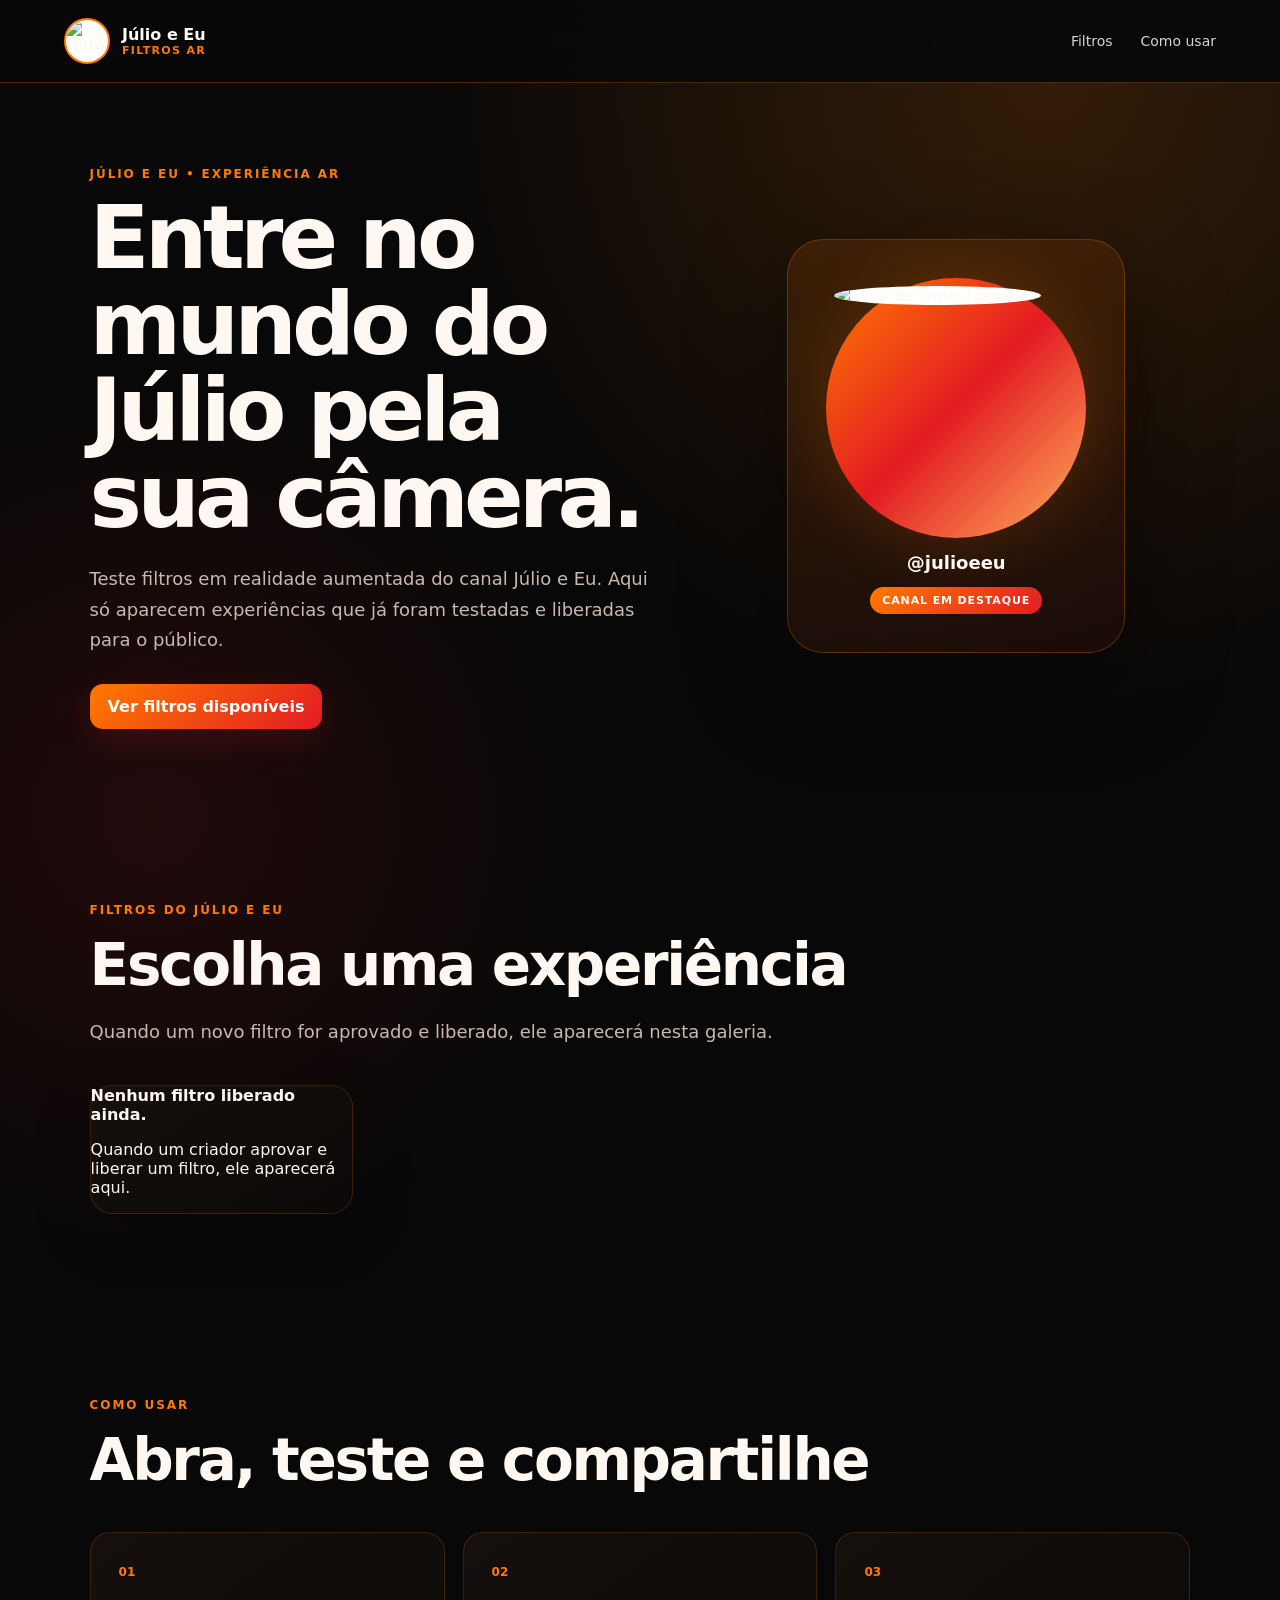
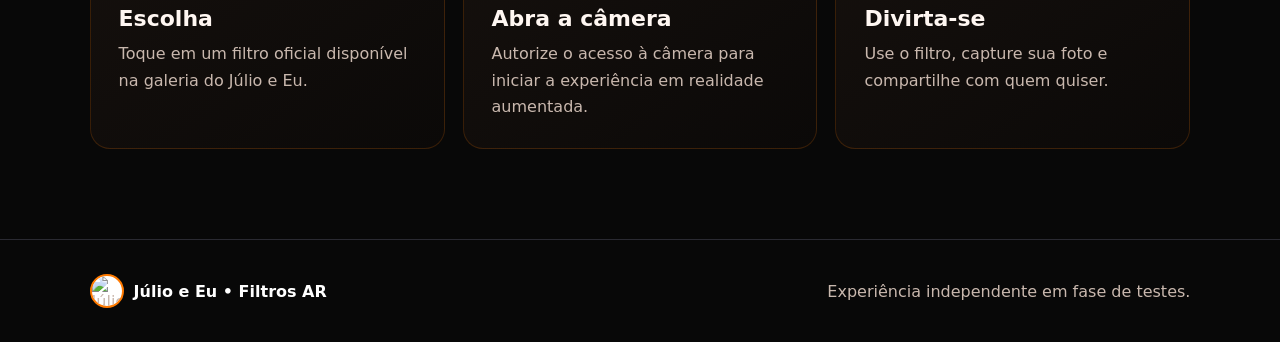
==== index.html @ 75c9a46d "Aplicar tema global na página pública" ====
<!doctype html>
<html lang="pt-BR">
<head>
  <meta charset="utf-8" />
  <meta name="viewport" content="width=device-width, initial-scale=1" />
  <meta name="theme-color" content="#080808" />
  <title>Júlio e Eu | Filtros AR</title>
  <meta name="description" content="Filtros em realidade aumentada liberados pelo canal Júlio e Eu." />
  <link rel="stylesheet" href="styles.css" />
  <link rel="stylesheet" href="theme.css" />
</head>
<body class="julio-theme">
  <header class="topbar channel-topbar">
    <div class="brand channel-brand">
      <img class="channel-logo" src="https://yt3.ggpht.com/eRmcx6Dq5n7stx6VripQhDy94pWbfuqqZUyhKbVt0lFZlRpURsxZQEieGNTdqtqmGqoXtmPP5uI=s192-c-k-c0x00ffffff-no-rj" alt="Júlio e Eu" />
      <div><strong>Júlio e Eu</strong><span>Filtros AR</span></div>
    </div>
    <nav><a href="#filtros">Filtros</a><a href="#como-usar">Como usar</a></nav>
  </header>

  <main>
    <section class="hero julio-hero" id="inicio">
      <div class="hero-copy">
        <span class="eyebrow">JÚLIO E EU • EXPERIÊNCIA AR</span>
        <h1>Entre no mundo do Júlio pela sua câmera.</h1>
        <p>Teste filtros em realidade aumentada do canal Júlio e Eu. Aqui só aparecem experiências que já foram testadas e liberadas para o público.</p>
        <div class="hero-actions"><a class="button primary" href="#filtros">Ver filtros disponíveis</a></div>
      </div>
      <div class="channel-showcase">
        <div class="channel-logo-ring"><img src="https://yt3.ggpht.com/eRmcx6Dq5n7stx6VripQhDy94pWbfuqqZUyhKbVt0lFZlRpURsxZQEieGNTdqtqmGqoXtmPP5uI=s192-c-k-c0x00ffffff-no-rj" alt="Logo do canal Júlio e Eu" /></div>
        <span class="channel-handle">@julioeeu</span>
        <span class="channel-badge">Canal em destaque</span>
      </div>
    </section>

    <section class="section" id="filtros">
      <div class="section-heading"><span class="eyebrow">FILTROS DO JÚLIO E EU</span><h2>Escolha uma experiência</h2><p>Quando um novo filtro for aprovado e liberado, ele aparecerá nesta galeria.</p></div>
      <div id="publicFilters" class="filter-library"></div>
    </section>

    <section class="section" id="como-usar">
      <div class="section-heading"><span class="eyebrow">COMO USAR</span><h2>Abra, teste e compartilhe</h2></div>
      <div class="steps">
        <article><span>01</span><h3>Escolha</h3><p>Toque em um filtro oficial disponível na galeria do Júlio e Eu.</p></article>
        <article><span>02</span><h3>Abra a câmera</h3><p>Autorize o acesso à câmera para iniciar a experiência em realidade aumentada.</p></article>
        <article><span>03</span><h3>Divirta-se</h3><p>Use o filtro, capture sua foto e compartilhe com quem quiser.</p></article>
      </div>
    </section>
  </main>

  <footer><div class="footer-channel"><img class="mini-logo" src="https://yt3.ggpht.com/eRmcx6Dq5n7stx6VripQhDy94pWbfuqqZUyhKbVt0lFZlRpURsxZQEieGNTdqtqmGqoXtmPP5uI=s192-c-k-c0x00ffffff-no-rj" alt="Júlio e Eu"><strong>Júlio e Eu • Filtros AR</strong></div><span>Experiência independente em fase de testes.</span></footer>
  <script src="gallery.js"></script>
</body>
</html>
---- styles.css ----
:root{--bg:#09090b;--surface:#121216;--surface2:#19191f;--text:#f8fafc;--muted:#a1a1aa;--line:#2a2a32;--red:#ff2449;--violet:#7857ff;--cyan:#25d9ff;--radius:22px;--julio-yellow:#ffd21c;--julio-gold:#ffb800;--julio-black:#101010;--julio-cream:#fff7d1}*{box-sizing:border-box}html{scroll-behavior:smooth}body{margin:0;background:radial-gradient(circle at 80% 0%,#221b43 0,transparent 32%),var(--bg);color:var(--text);font-family:Inter,ui-sans-serif,system-ui,-apple-system,BlinkMacSystemFont,"Segoe UI",sans-serif}a{color:inherit;text-decoration:none}.topbar{position:sticky;top:0;z-index:50;display:flex;align-items:center;justify-content:space-between;padding:18px max(5vw,24px);background:rgba(9,9,11,.82);backdrop-filter:blur(18px);border-bottom:1px solid rgba(255,255,255,.07)}.brand{display:flex;align-items:center;gap:11px;font-weight:800}.brand-mark{display:grid;place-items:center;width:38px;height:38px;border-radius:12px;background:linear-gradient(135deg,var(--red),var(--violet));font-size:13px}.topbar nav{display:flex;gap:28px;color:#d4d4d8;font-size:14px}.topbar nav a:hover{color:white}.hero{min-height:76vh;display:grid;grid-template-columns:1.1fr .9fr;align-items:center;gap:60px;padding:80px max(7vw,28px)}.hero-copy{max-width:780px}.eyebrow{display:inline-block;color:#a99aff;font-size:12px;font-weight:900;letter-spacing:.16em;margin-bottom:14px}.hero h1{font-size:clamp(44px,7vw,88px);line-height:.98;letter-spacing:-.055em;margin:0 0 24px}.hero p,.section-heading p{color:var(--muted);font-size:18px;line-height:1.7;max-width:700px}.hero-actions,.button-row{display:flex;gap:12px;flex-wrap:wrap;margin-top:28px}.button{border:0;border-radius:13px;padding:13px 18px;font:inherit;font-weight:800;cursor:pointer;transition:.2s}.button:hover{transform:translateY(-1px)}.primary{background:linear-gradient(135deg,var(--red),#f23c79);color:white}.ghost{background:#24242c;color:white;border:1px solid #34343d}.subtle{background:transparent;color:#d4d4d8;border:1px solid var(--line)}.section{padding:90px max(7vw,28px)}.section-heading{margin-bottom:38px}.section-heading h2{font-size:clamp(34px,5vw,58px);letter-spacing:-.04em;margin:0}.inline-heading{display:flex;justify-content:space-between;align-items:end;gap:20px}.studio-grid{display:grid;grid-template-columns:360px 1fr;gap:22px}.panel{background:rgba(18,18,22,.88);border:1px solid var(--line);border-radius:var(--radius);box-shadow:0 18px 60px rgba(0,0,0,.2)}.controls{padding:22px}.controls>label:not(.upload-box),.range-group label{display:block;color:#d4d4d8;font-size:13px;font-weight:750;margin-bottom:18px}.controls input[type=text],.controls input[type=url]{width:100%;margin-top:8px;padding:13px 14px;border-radius:11px;border:1px solid var(--line);background:#0d0d10;color:white;outline:none}.upload-box{display:flex;flex-direction:column;gap:5px;border:1px dashed #555563;background:#0d0d10;border-radius:15px;padding:20px;margin-bottom:22px;cursor:pointer}.upload-box span,.hint{color:var(--muted);font-size:12px}.upload-box input{margin-top:12px;width:100%}.range-group{margin:18px 0}.range-group label{display:flex;justify-content:space-between;margin-bottom:7px}.range-group input{width:100%;accent-color:var(--violet)}.controls .button-row{margin-top:10px}.controls .button-row .button{flex:1}.controls>.subtle{width:100%;margin-top:10px}.hint{text-align:center;line-height:1.5}.camera-panel{padding:14px}.camera-stage{position:relative;overflow:hidden;min-height:620px;height:72vh;max-height:820px;background:#050506;border-radius:16px;display:grid;place-items:center;touch-action:none}.camera-stage video{width:100%;height:100%;object-fit:cover;transform:scaleX(-1)}.camera-placeholder{position:absolute;inset:0;display:flex;flex-direction:column;align-items:center;justify-content:center;text-align:center;gap:10px;color:#d4d4d8;background:radial-gradient(circle,#20202a,#09090c 65%)}.camera-placeholder span{color:var(--muted);font-size:13px}.camera-icon{font-size:46px;color:var(--cyan)}#filterOverlay{display:none;position:absolute;left:50%;top:50%;width:220px;max-width:none;transform:translate(-50%,-50%);transform-origin:center;user-select:none;cursor:grab}.live-chip{position:absolute;right:18px;top:18px;background:var(--red);padding:7px 10px;border-radius:9px;font-size:11px;font-weight:900}.statusbar{display:flex;justify-content:space-between;color:var(--muted);font-size:12px;padding:12px 4px 0}.filter-library{display:grid;grid-template-columns:repeat(auto-fill,minmax(210px,1fr));gap:16px}.empty-state{grid-column:1/-1;border:1px dashed var(--line);border-radius:18px;padding:50px;text-align:center;color:var(--muted)}.filter-card{background:var(--surface);border:1px solid var(--line);border-radius:18px;overflow:hidden}.filter-thumb{height:170px;background:linear-gradient(145deg,#20202a,#0d0d10);display:grid;place-items:center;padding:20px}.filter-thumb img{max-width:100%;max-height:100%}.filter-info{padding:15px}.filter-info strong,.filter-info span{display:block}.filter-info span{color:var(--muted);font-size:12px;margin-top:5px}.filter-actions{display:flex;gap:8px;padding:0 15px 15px}.filter-actions button{flex:1}.steps{display:grid;grid-template-columns:repeat(3,1fr);gap:18px}.steps article{background:linear-gradient(145deg,#15151b,#0e0e11);border:1px solid var(--line);padding:28px;border-radius:20px}.steps article>span{font-size:12px;font-weight:900;color:#8f7cff}.steps h3{font-size:22px;margin:26px 0 10px}.steps p{color:var(--muted);line-height:1.65;margin:0}footer{display:flex;justify-content:space-between;align-items:center;gap:20px;padding:34px max(7vw,28px);border-top:1px solid var(--line);color:var(--muted)}footer strong{color:white}
/* Identidade inicial do canal Júlio e Eu */.julio-theme{background:radial-gradient(circle at 80% 5%,rgba(255,210,28,.16),transparent 30%),radial-gradient(circle at 10% 45%,rgba(255,184,0,.07),transparent 28%),#0c0c0d}.julio-theme .topbar{background:rgba(12,12,13,.9);border-bottom-color:rgba(255,210,28,.22)}.channel-brand{gap:12px}.channel-logo,.mini-logo{width:46px;height:46px;border-radius:50%;object-fit:cover;border:2px solid var(--julio-yellow);background:#fff}.channel-brand div{display:flex;flex-direction:column}.channel-brand strong{font-size:16px}.channel-brand span{font-size:11px;color:var(--julio-yellow);letter-spacing:.12em;text-transform:uppercase}.julio-theme .topbar nav a:hover,.julio-theme .eyebrow{color:var(--julio-yellow)}.julio-theme .primary{background:linear-gradient(135deg,var(--julio-yellow),var(--julio-gold));color:#16130a;box-shadow:0 10px 35px rgba(255,200,0,.18)}.julio-hero{min-height:72vh}.channel-showcase{justify-self:center;display:flex;flex-direction:column;align-items:center;gap:14px;padding:38px;border:1px solid rgba(255,210,28,.24);border-radius:36px;background:linear-gradient(145deg,rgba(255,210,28,.11),rgba(255,255,255,.025));box-shadow:0 30px 100px rgba(0,0,0,.45)}.channel-logo-ring{width:min(260px,60vw);height:min(260px,60vw);border-radius:50%;padding:8px;background:linear-gradient(135deg,var(--julio-yellow),var(--julio-gold),#fff2a5);box-shadow:0 0 70px rgba(255,210,28,.18)}.channel-logo-ring img{width:100%;height:100%;object-fit:cover;border-radius:50%;background:white}.channel-handle{font-weight:900;font-size:18px}.channel-badge{background:var(--julio-yellow);color:#15120a;padding:7px 12px;border-radius:999px;font-size:11px;font-weight:900;text-transform:uppercase;letter-spacing:.08em}.julio-theme .steps article{border-color:rgba(255,210,28,.15)}.julio-theme .steps article>span{color:var(--julio-yellow)}.julio-theme .filter-card{border-color:rgba(255,210,28,.16)}.footer-channel{display:flex;align-items:center;gap:10px}.mini-logo{width:34px;height:34px}
@media(max-width:900px){.topbar nav{display:none}.hero{grid-template-columns:1fr;text-align:center;padding-top:60px}.hero-copy{margin:auto}.hero-actions{justify-content:center}.studio-grid{grid-template-columns:1fr}.camera-panel{grid-row:1}.camera-stage{min-height:520px;height:68vh}.steps{grid-template-columns:1fr}.inline-heading{align-items:flex-start;flex-direction:column}.statusbar{gap:15px;flex-direction:column}footer{flex-direction:column}.channel-showcase{justify-self:center}}@media(max-width:520px){.hero h1{font-size:44px}.section,.hero{padding-left:18px;padding-right:18px}.camera-stage{min-height:440px}.controls{padding:16px}.button-row{flex-direction:column}.channel-logo{width:42px;height:42px}}
---- theme.css ----
:root{--brand-orange:#ff7a00;--brand-red:#e31b23;--brand-black:#080808;--brand-black-2:#111111;--brand-line:#2a1d16;--brand-text:#fff7f2;--brand-muted:#c9b8ae}body,.julio-theme{background:radial-gradient(circle at 82% 4%,rgba(255,122,0,.18),transparent 30%),radial-gradient(circle at 12% 42%,rgba(227,27,35,.12),transparent 28%),var(--brand-black)!important;color:var(--brand-text)}.topbar,.julio-theme .topbar{background:rgba(8,8,8,.92)!important;border-bottom:1px solid rgba(255,122,0,.28)!important}.brand-mark{background:linear-gradient(135deg,var(--brand-orange),var(--brand-red))!important}.eyebrow,.julio-theme .eyebrow,.channel-brand span{color:var(--brand-orange)!important}.primary,.julio-theme .primary{background:linear-gradient(135deg,var(--brand-orange),var(--brand-red))!important;color:#fff!important;box-shadow:0 10px 34px rgba(227,27,35,.18)!important}.ghost{background:#17110e!important;border-color:#3b241a!important}.subtle{border-color:#4a2b1e!important;color:#f2ddd2!important}.panel,.filter-card,.steps article{background:linear-gradient(145deg,#15100d,#0b0908)!important;border-color:rgba(255,122,0,.18)!important}.controls input[type=text],.controls input[type=url],.upload-box{background:#0b0908!important;border-color:#3b241a!important}.range-group input{accent-color:var(--brand-orange)!important}.camera-icon,.steps article>span{color:var(--brand-orange)!important}.live-chip,.demo-badge{background:linear-gradient(135deg,var(--brand-orange),var(--brand-red))!important;color:#fff!important}.camera-placeholder{background:radial-gradient(circle,#25130d,#090807 66%)!important}.channel-logo,.mini-logo{border-color:var(--brand-orange)!important}.channel-logo-ring{background:linear-gradient(135deg,var(--brand-orange),var(--brand-red),#ffb15c)!important;box-shadow:0 0 70px rgba(255,122,0,.2)!important}.channel-showcase{border-color:rgba(255,122,0,.28)!important;background:linear-gradient(145deg,rgba(255,122,0,.12),rgba(227,27,35,.055))!important}.channel-badge{background:linear-gradient(135deg,var(--brand-orange),var(--brand-red))!important;color:#fff!important}.julio-theme .filter-card,.julio-theme .steps article{border-color:rgba(255,122,0,.18)!important}.hero p,.section-heading p,.steps p,.hint,.statusbar,footer{color:var(--brand-muted)!important}
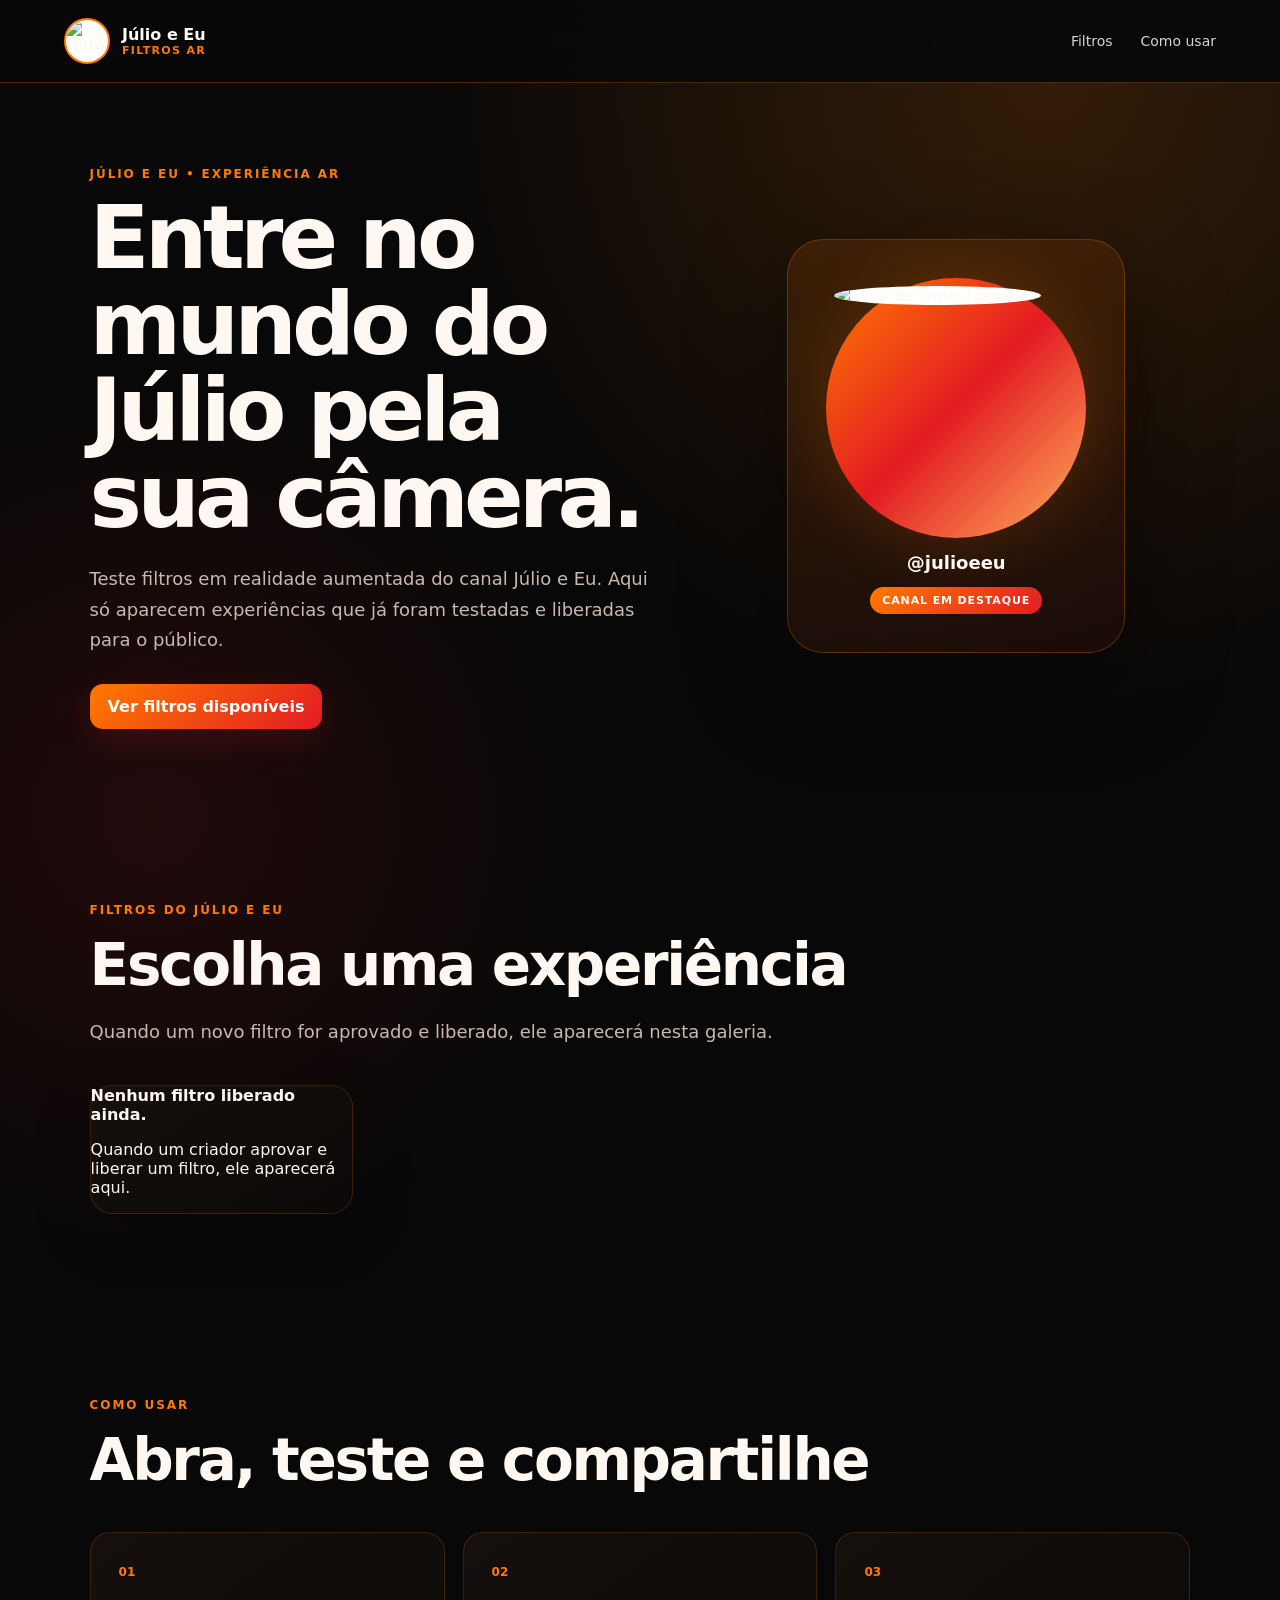
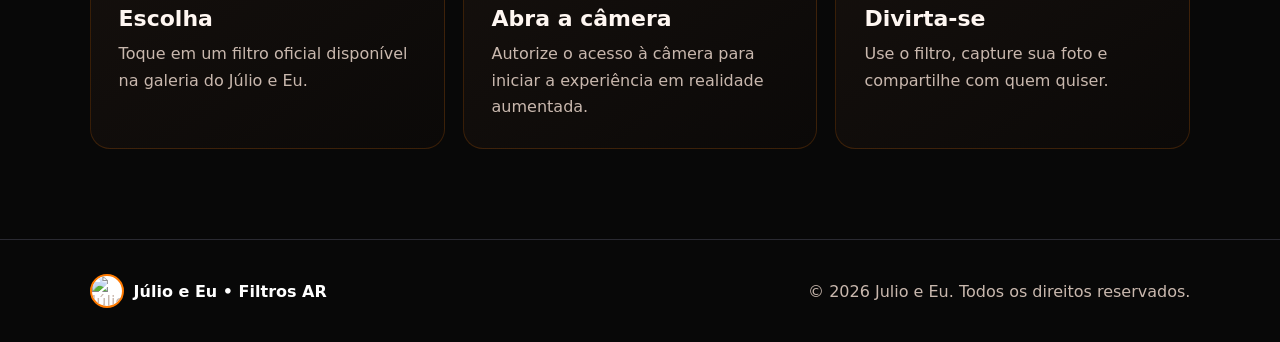
==== commit 63e79249: "Atualizar copyright do rodapé público" ====
--- a/index.html
+++ b/index.html
@@ -48,7 +48,7 @@
     </section>
   </main>
 
-  <footer><div class="footer-channel"><img class="mini-logo" src="https://yt3.ggpht.com/eRmcx6Dq5n7stx6VripQhDy94pWbfuqqZUyhKbVt0lFZlRpURsxZQEieGNTdqtqmGqoXtmPP5uI=s192-c-k-c0x00ffffff-no-rj" alt="Júlio e Eu"><strong>Júlio e Eu • Filtros AR</strong></div><span>Experiência independente em fase de testes.</span></footer>
+  <footer><div class="footer-channel"><img class="mini-logo" src="https://yt3.ggpht.com/eRmcx6Dq5n7stx6VripQhDy94pWbfuqqZUyhKbVt0lFZlRpURsxZQEieGNTdqtqmGqoXtmPP5uI=s192-c-k-c0x00ffffff-no-rj" alt="Júlio e Eu"><strong>Júlio e Eu • Filtros AR</strong></div><span>© 2026 Julio e Eu. Todos os direitos reservados.</span></footer>
   <script src="gallery.js"></script>
 </body>
 </html>
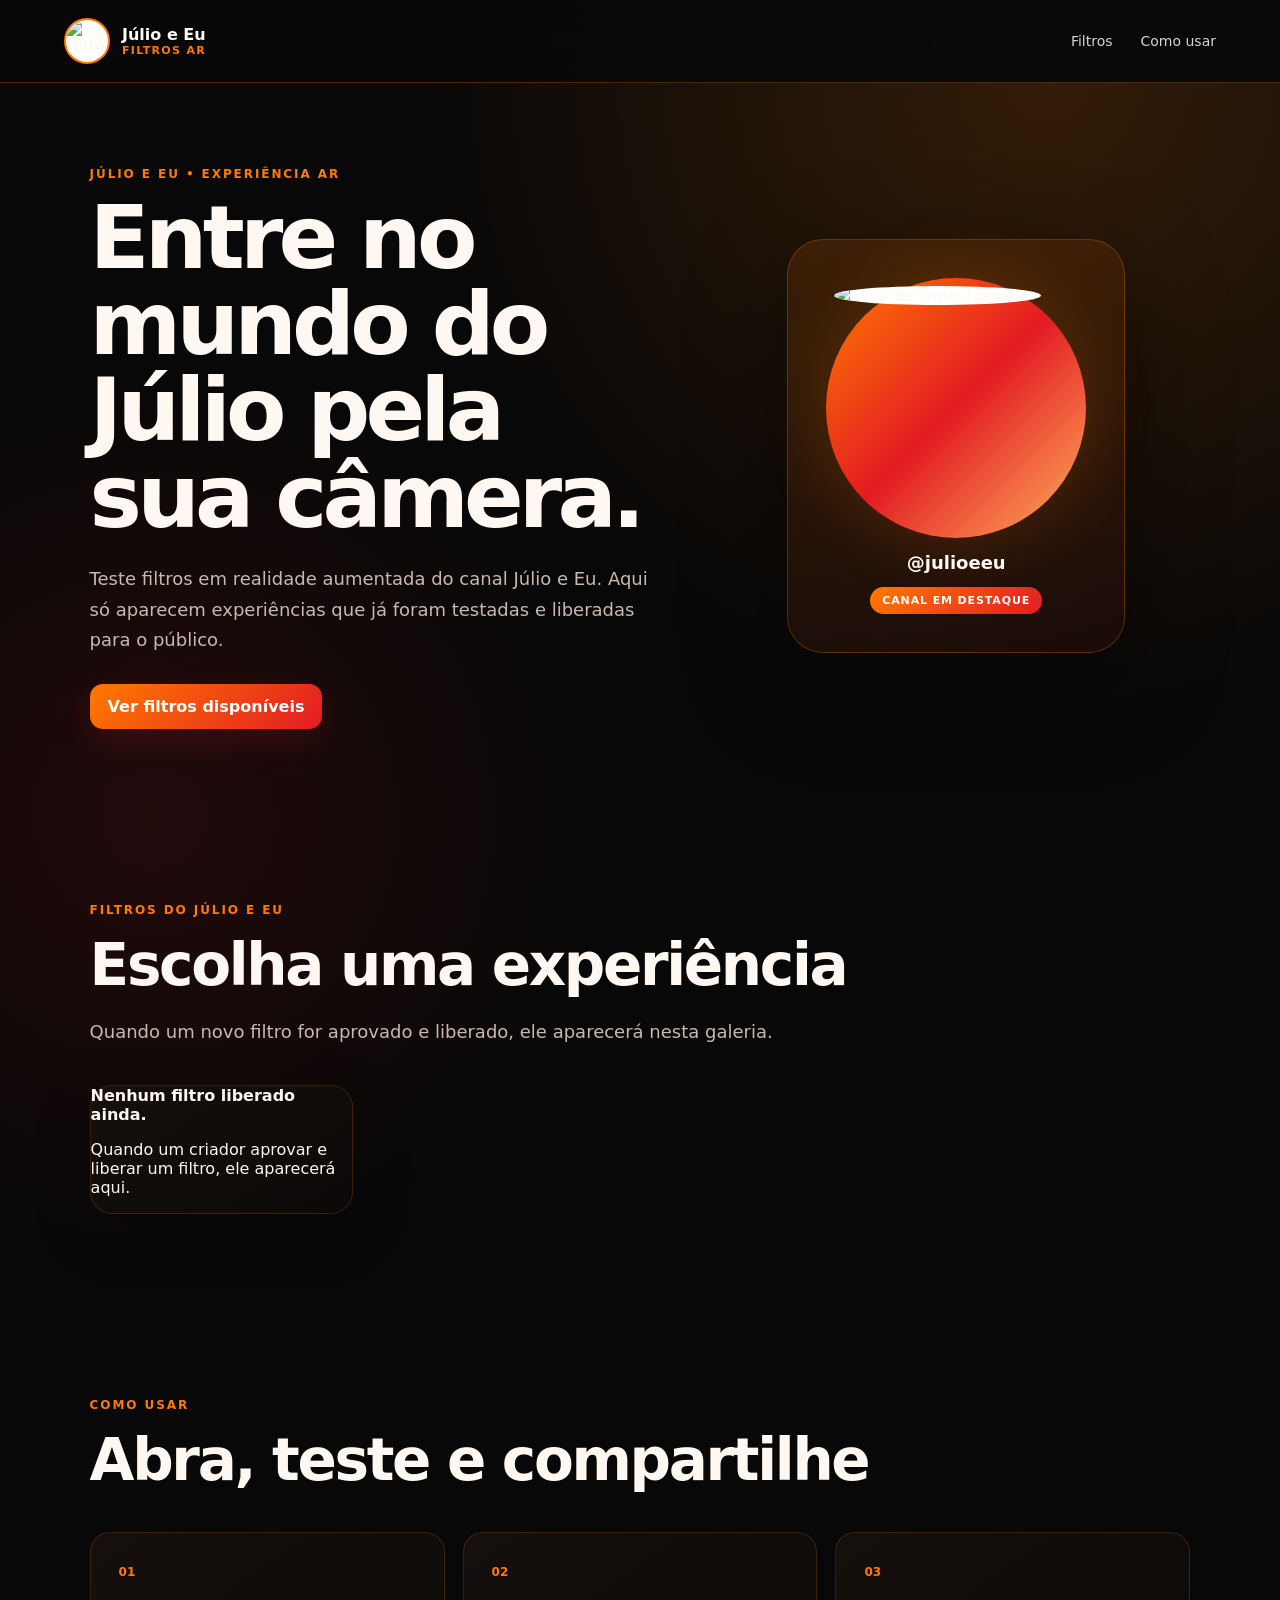
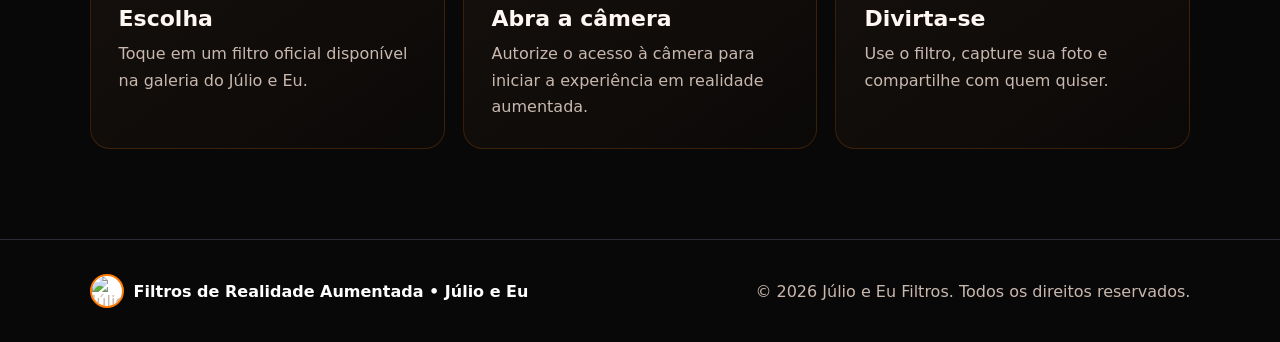
==== commit b327a082: "Ajustar identificação e copyright do rodapé público" ====
--- a/index.html
+++ b/index.html
@@ -48,7 +48,7 @@
     </section>
   </main>
 
-  <footer><div class="footer-channel"><img class="mini-logo" src="https://yt3.ggpht.com/eRmcx6Dq5n7stx6VripQhDy94pWbfuqqZUyhKbVt0lFZlRpURsxZQEieGNTdqtqmGqoXtmPP5uI=s192-c-k-c0x00ffffff-no-rj" alt="Júlio e Eu"><strong>Júlio e Eu • Filtros AR</strong></div><span>© 2026 Julio e Eu. Todos os direitos reservados.</span></footer>
+  <footer><div class="footer-channel"><img class="mini-logo" src="https://yt3.ggpht.com/eRmcx6Dq5n7stx6VripQhDy94pWbfuqqZUyhKbVt0lFZlRpURsxZQEieGNTdqtqmGqoXtmPP5uI=s192-c-k-c0x00ffffff-no-rj" alt="Júlio e Eu"><strong>Filtros de Realidade Aumentada • Júlio e Eu</strong></div><span>© 2026 Júlio e Eu Filtros. Todos os direitos reservados.</span></footer>
   <script src="gallery.js"></script>
 </body>
 </html>
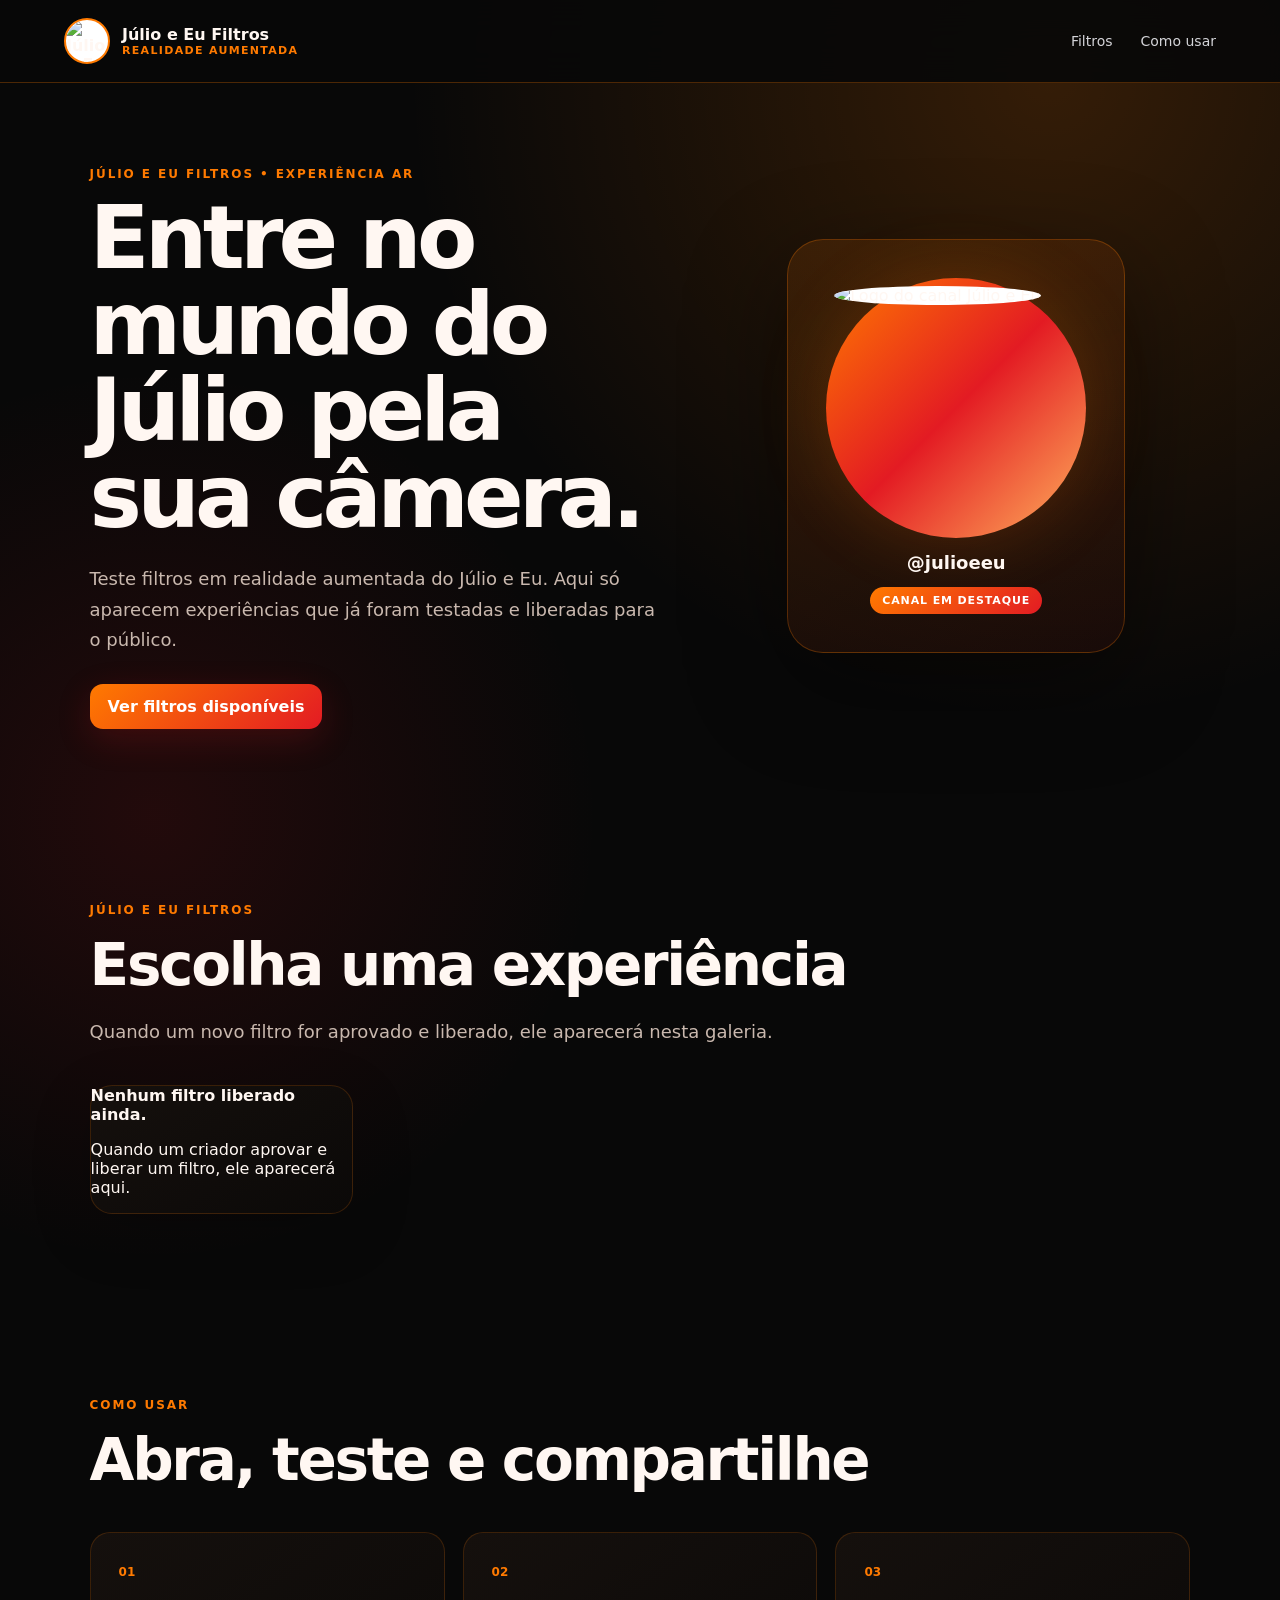
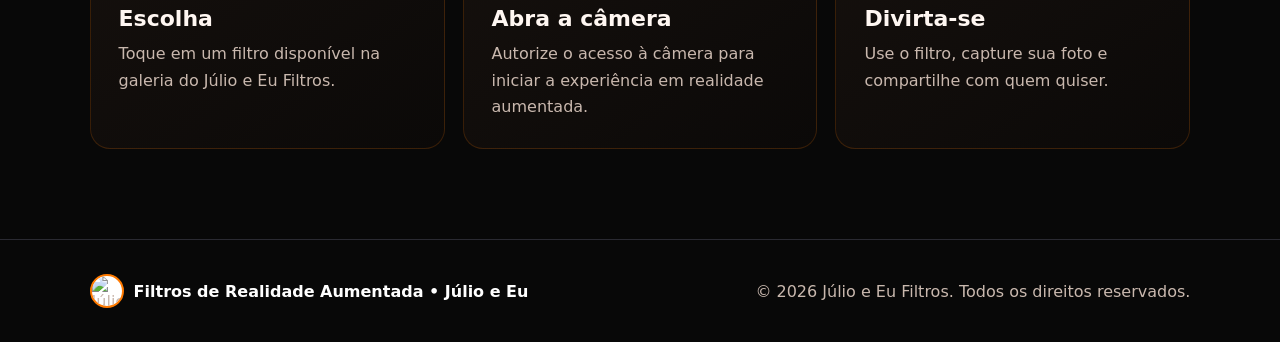
==== commit 8acef13f: "Renomear página pública para Júlio e Eu Filtros" ====
--- a/index.html
+++ b/index.html
@@ -4,8 +4,8 @@
   <meta charset="utf-8" />
   <meta name="viewport" content="width=device-width, initial-scale=1" />
   <meta name="theme-color" content="#080808" />
-  <title>Júlio e Eu | Filtros AR</title>
-  <meta name="description" content="Filtros em realidade aumentada liberados pelo canal Júlio e Eu." />
+  <title>Júlio e Eu Filtros</title>
+  <meta name="description" content="Júlio e Eu Filtros — experiências e filtros em realidade aumentada liberados para o público." />
   <link rel="stylesheet" href="styles.css" />
   <link rel="stylesheet" href="theme.css" />
 </head>
@@ -13,7 +13,7 @@
   <header class="topbar channel-topbar">
     <div class="brand channel-brand">
       <img class="channel-logo" src="https://yt3.ggpht.com/eRmcx6Dq5n7stx6VripQhDy94pWbfuqqZUyhKbVt0lFZlRpURsxZQEieGNTdqtqmGqoXtmPP5uI=s192-c-k-c0x00ffffff-no-rj" alt="Júlio e Eu" />
-      <div><strong>Júlio e Eu</strong><span>Filtros AR</span></div>
+      <div><strong>Júlio e Eu Filtros</strong><span>Realidade Aumentada</span></div>
     </div>
     <nav><a href="#filtros">Filtros</a><a href="#como-usar">Como usar</a></nav>
   </header>
@@ -21,9 +21,9 @@
   <main>
     <section class="hero julio-hero" id="inicio">
       <div class="hero-copy">
-        <span class="eyebrow">JÚLIO E EU • EXPERIÊNCIA AR</span>
+        <span class="eyebrow">JÚLIO E EU FILTROS • EXPERIÊNCIA AR</span>
         <h1>Entre no mundo do Júlio pela sua câmera.</h1>
-        <p>Teste filtros em realidade aumentada do canal Júlio e Eu. Aqui só aparecem experiências que já foram testadas e liberadas para o público.</p>
+        <p>Teste filtros em realidade aumentada do Júlio e Eu. Aqui só aparecem experiências que já foram testadas e liberadas para o público.</p>
         <div class="hero-actions"><a class="button primary" href="#filtros">Ver filtros disponíveis</a></div>
       </div>
       <div class="channel-showcase">
@@ -34,14 +34,14 @@
     </section>
 
     <section class="section" id="filtros">
-      <div class="section-heading"><span class="eyebrow">FILTROS DO JÚLIO E EU</span><h2>Escolha uma experiência</h2><p>Quando um novo filtro for aprovado e liberado, ele aparecerá nesta galeria.</p></div>
+      <div class="section-heading"><span class="eyebrow">JÚLIO E EU FILTROS</span><h2>Escolha uma experiência</h2><p>Quando um novo filtro for aprovado e liberado, ele aparecerá nesta galeria.</p></div>
       <div id="publicFilters" class="filter-library"></div>
     </section>
 
     <section class="section" id="como-usar">
       <div class="section-heading"><span class="eyebrow">COMO USAR</span><h2>Abra, teste e compartilhe</h2></div>
       <div class="steps">
-        <article><span>01</span><h3>Escolha</h3><p>Toque em um filtro oficial disponível na galeria do Júlio e Eu.</p></article>
+        <article><span>01</span><h3>Escolha</h3><p>Toque em um filtro disponível na galeria do Júlio e Eu Filtros.</p></article>
         <article><span>02</span><h3>Abra a câmera</h3><p>Autorize o acesso à câmera para iniciar a experiência em realidade aumentada.</p></article>
         <article><span>03</span><h3>Divirta-se</h3><p>Use o filtro, capture sua foto e compartilhe com quem quiser.</p></article>
       </div>
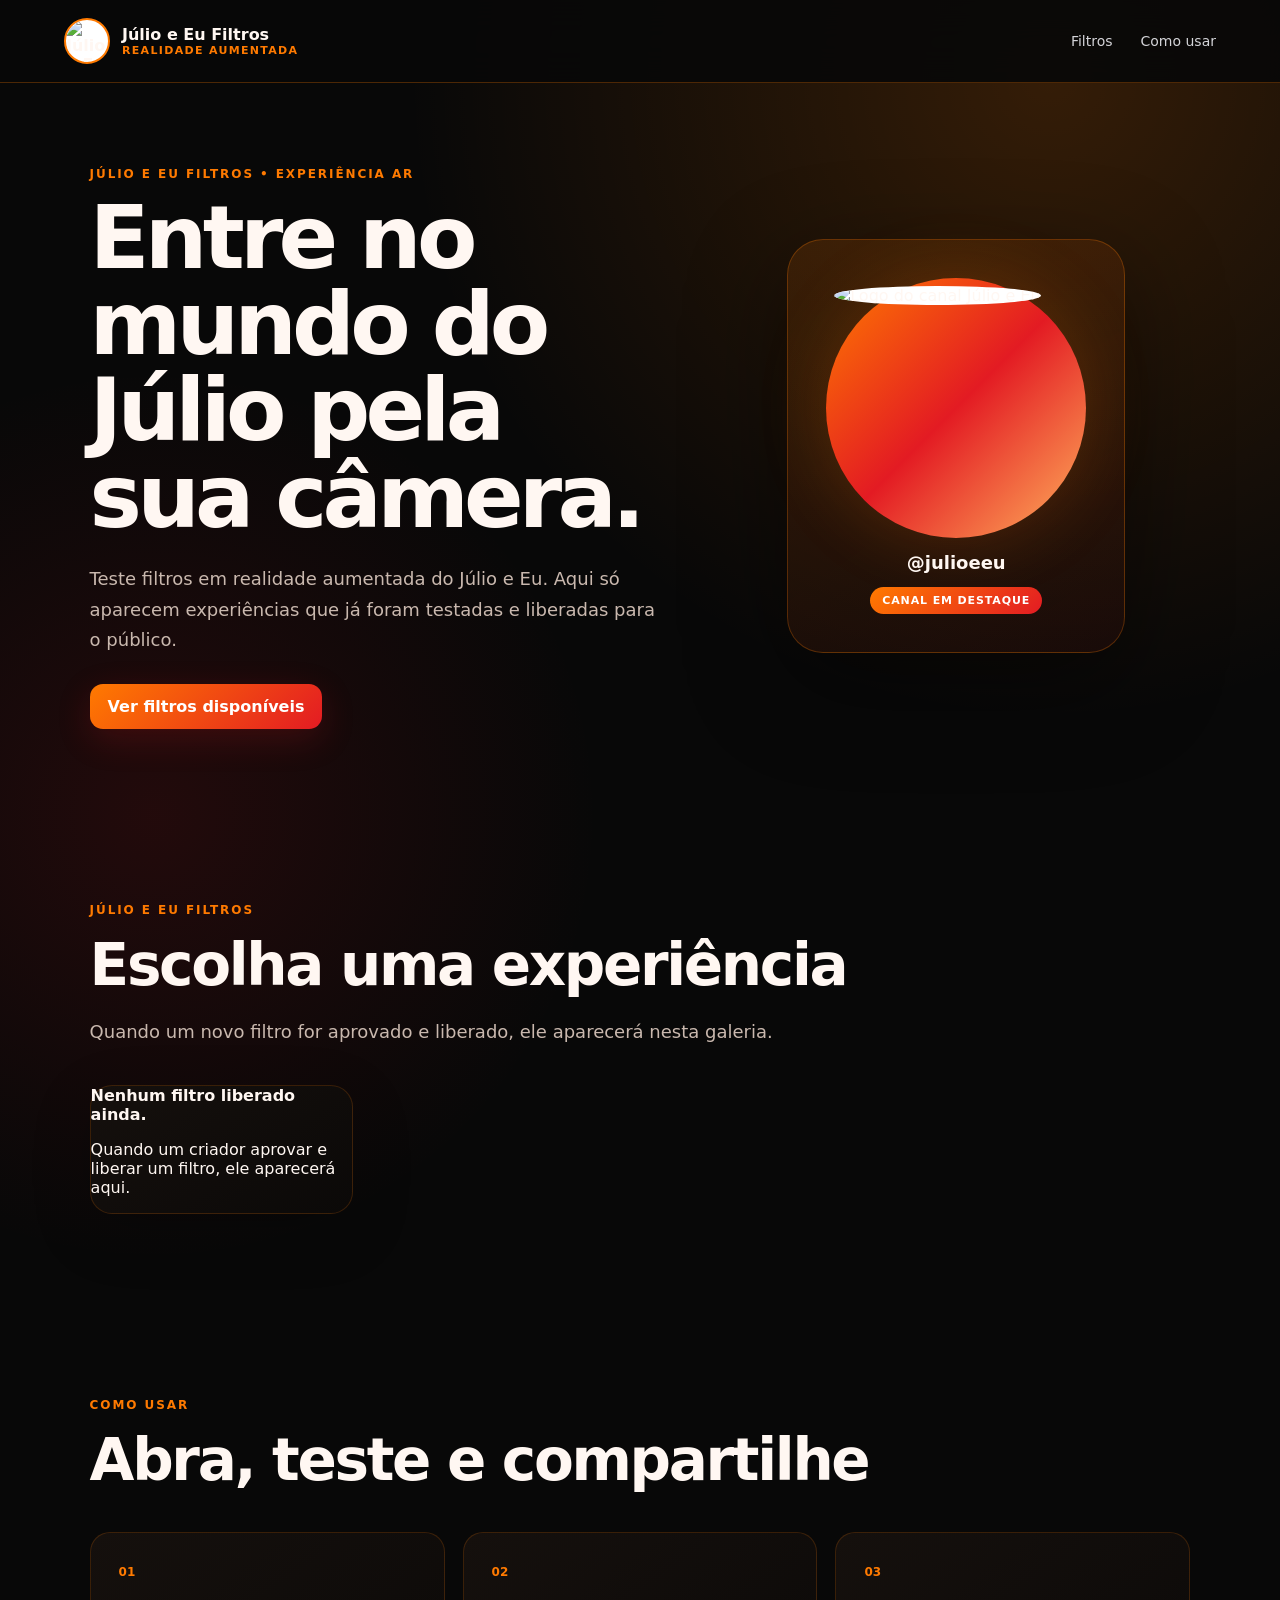
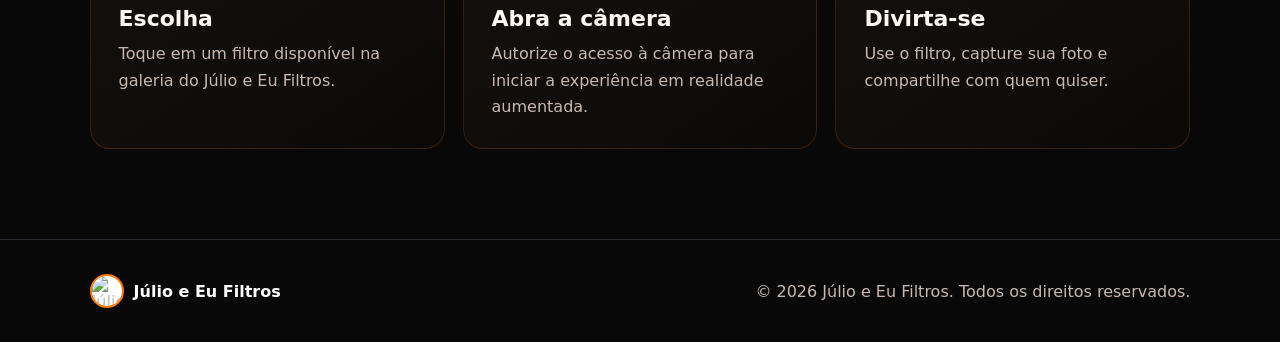
==== commit 553e50ff: "Finalizar nome Júlio e Eu Filtros na página pública" ====
--- a/index.html
+++ b/index.html
@@ -48,7 +48,7 @@
     </section>
   </main>
 
-  <footer><div class="footer-channel"><img class="mini-logo" src="https://yt3.ggpht.com/eRmcx6Dq5n7stx6VripQhDy94pWbfuqqZUyhKbVt0lFZlRpURsxZQEieGNTdqtqmGqoXtmPP5uI=s192-c-k-c0x00ffffff-no-rj" alt="Júlio e Eu"><strong>Filtros de Realidade Aumentada • Júlio e Eu</strong></div><span>© 2026 Júlio e Eu Filtros. Todos os direitos reservados.</span></footer>
+  <footer><div class="footer-channel"><img class="mini-logo" src="https://yt3.ggpht.com/eRmcx6Dq5n7stx6VripQhDy94pWbfuqqZUyhKbVt0lFZlRpURsxZQEieGNTdqtqmGqoXtmPP5uI=s192-c-k-c0x00ffffff-no-rj" alt="Júlio e Eu"><strong>Júlio e Eu Filtros</strong></div><span>© 2026 Júlio e Eu Filtros. Todos os direitos reservados.</span></footer>
   <script src="gallery.js"></script>
 </body>
 </html>
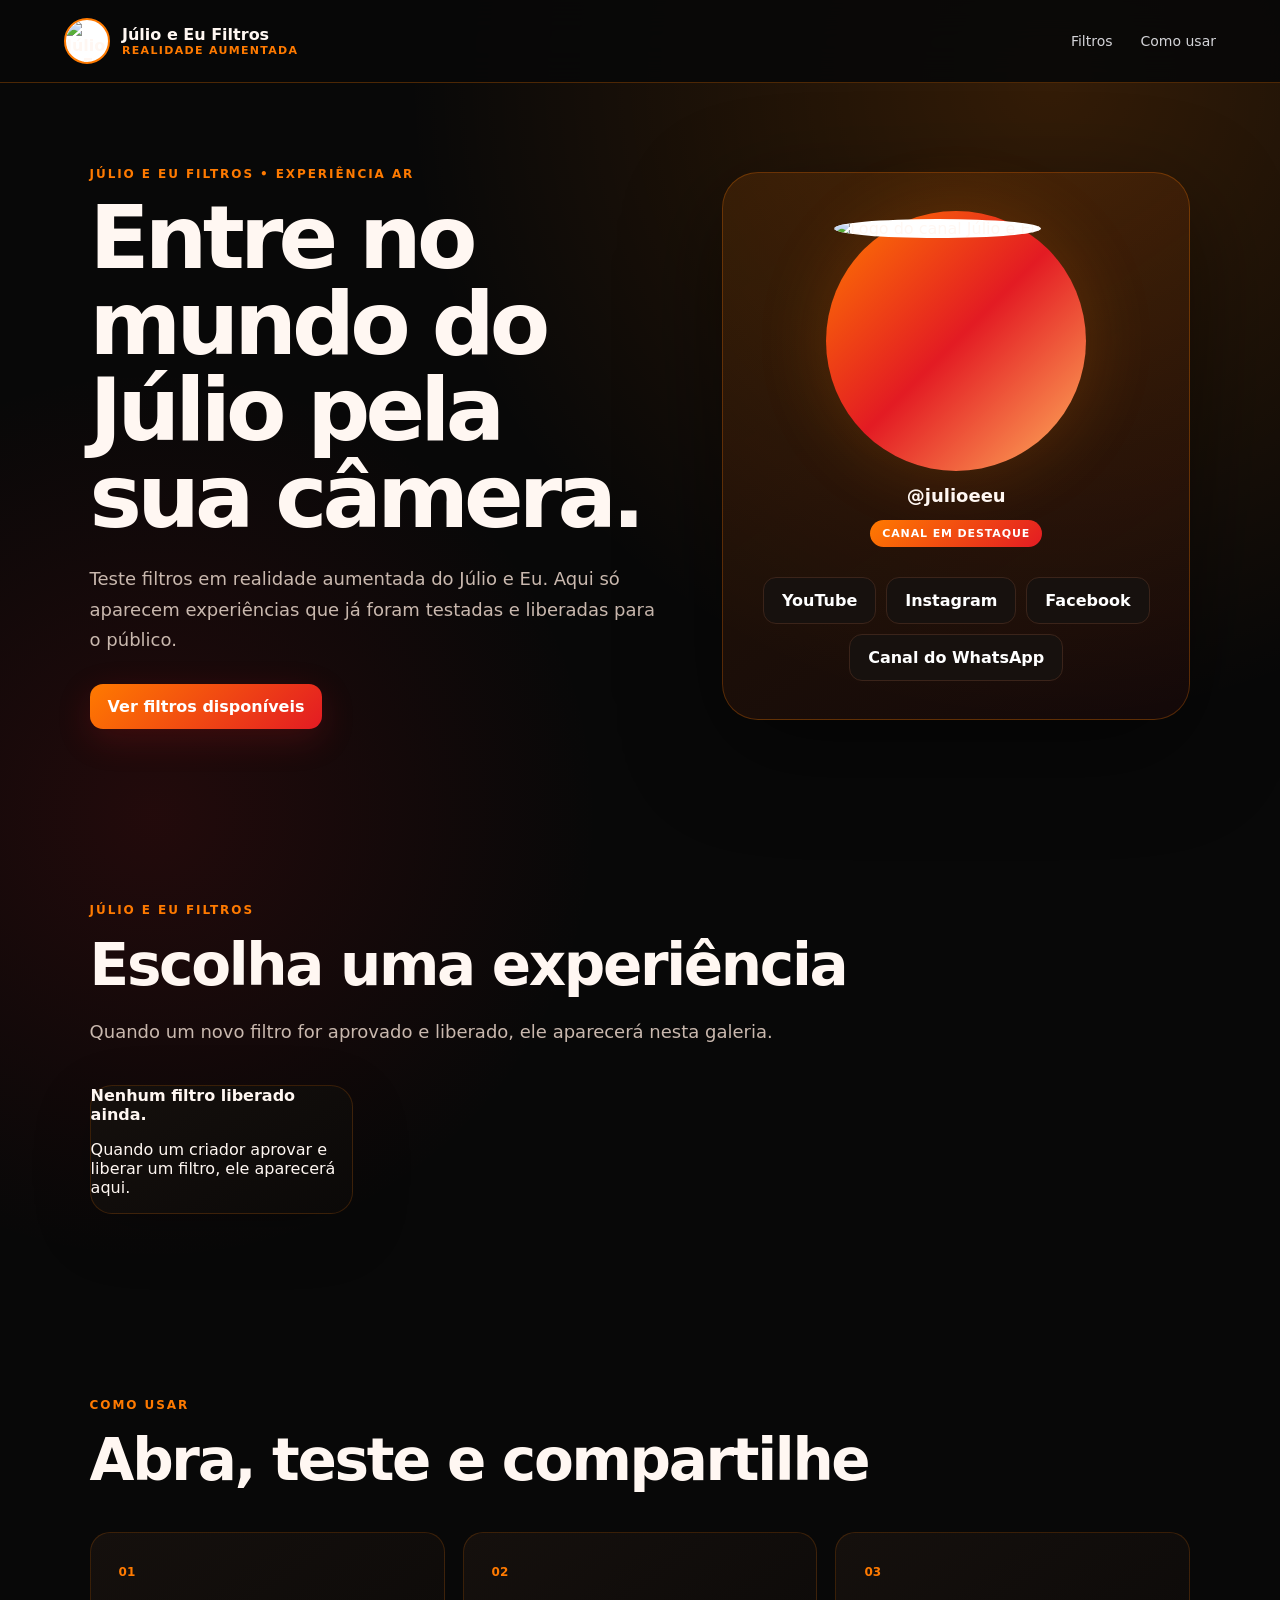
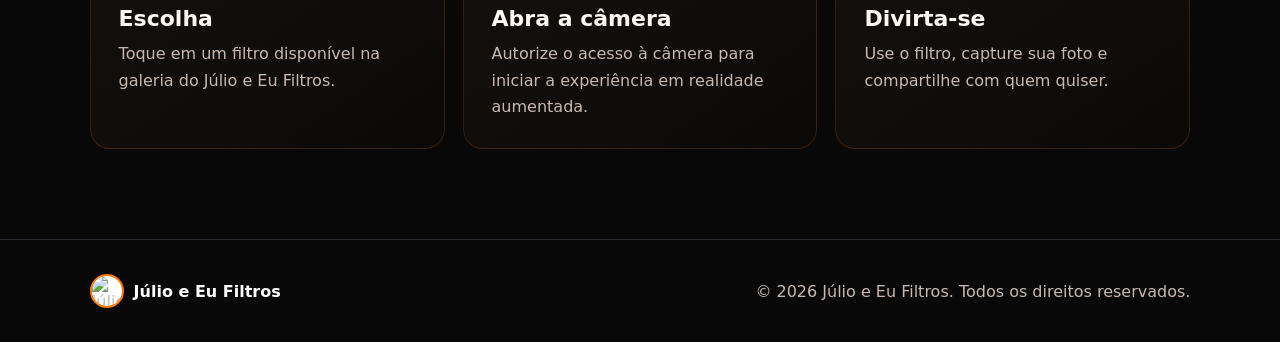
==== commit 4c217e25: "Adicionar redes sociais oficiais ao canal em destaque" ====
--- a/index.html
+++ b/index.html
@@ -30,6 +30,12 @@
         <div class="channel-logo-ring"><img src="https://yt3.ggpht.com/eRmcx6Dq5n7stx6VripQhDy94pWbfuqqZUyhKbVt0lFZlRpURsxZQEieGNTdqtqmGqoXtmPP5uI=s192-c-k-c0x00ffffff-no-rj" alt="Logo do canal Júlio e Eu" /></div>
         <span class="channel-handle">@julioeeu</span>
         <span class="channel-badge">Canal em destaque</span>
+        <div class="social-links" style="display:flex;flex-wrap:wrap;gap:10px;justify-content:center;margin-top:16px">
+          <a class="button ghost" href="https://www.youtube.com/@julioeeu" target="_blank" rel="noopener noreferrer">YouTube</a>
+          <a class="button ghost" href="https://www.instagram.com/julioeeu?igsh=MWlwbzZ2NGcwOTlsbQ==" target="_blank" rel="noopener noreferrer">Instagram</a>
+          <a class="button ghost" href="https://www.facebook.com/share/1EqgLUY3F2/" target="_blank" rel="noopener noreferrer">Facebook</a>
+          <a class="button ghost" href="https://whatsapp.com/channel/0029Va5SKPUHFxP7pDt0X00v" target="_blank" rel="noopener noreferrer">Canal do WhatsApp</a>
+        </div>
       </div>
     </section>
 
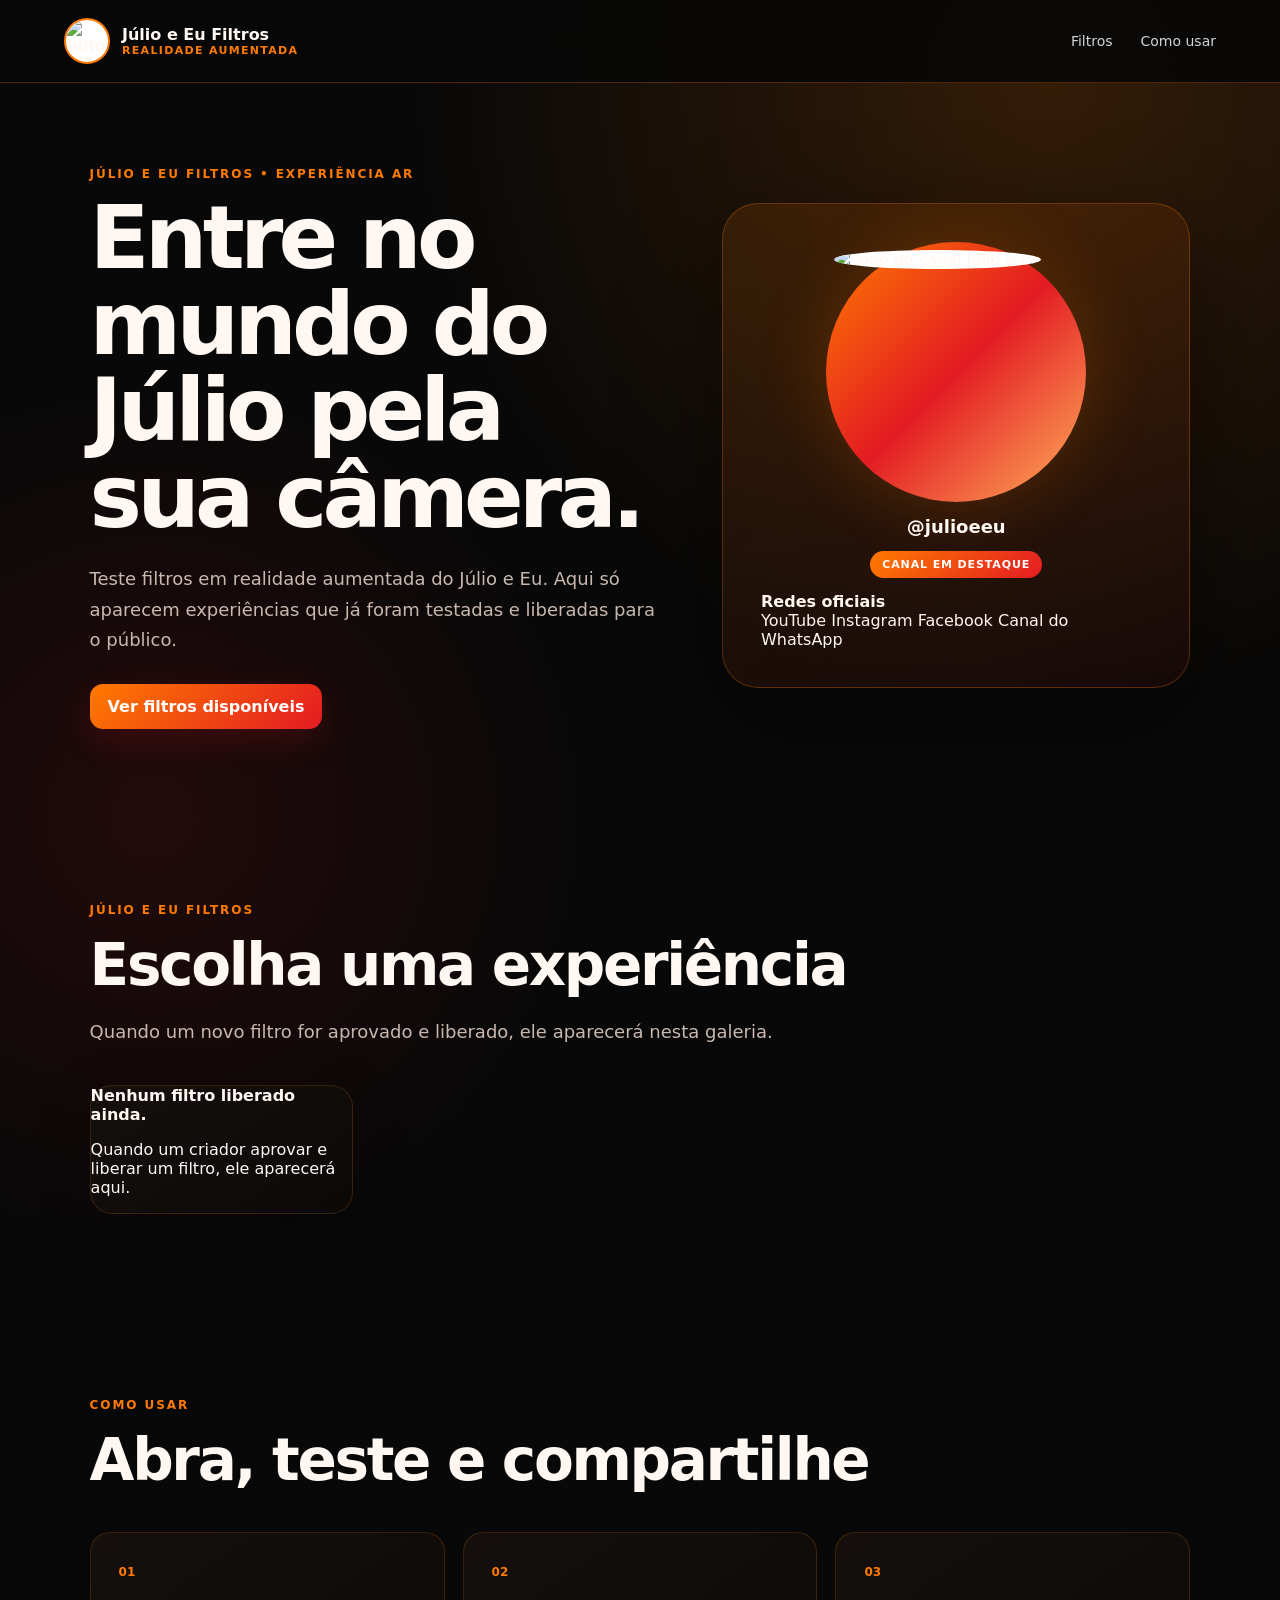
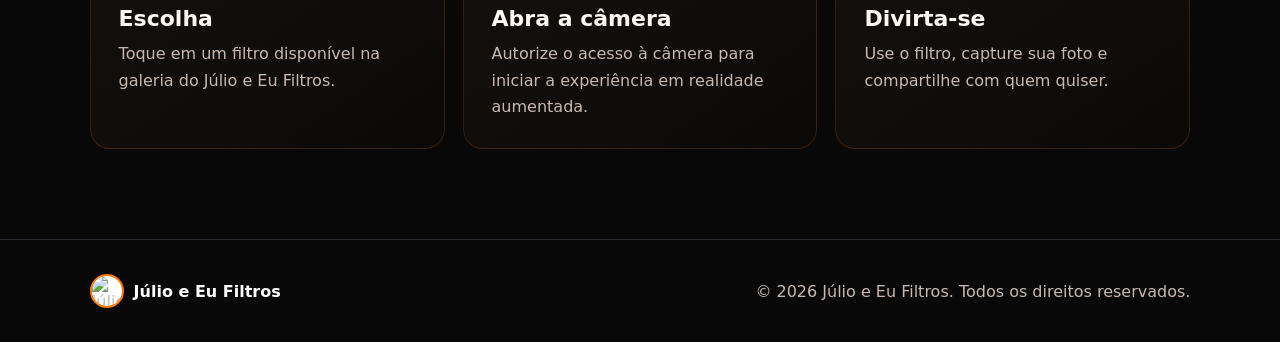
==== commit 3073f449: "Destacar redes oficiais na página pública" ====
--- a/index.html
+++ b/index.html
@@ -4,10 +4,13 @@
   <meta charset="utf-8" />
   <meta name="viewport" content="width=device-width, initial-scale=1" />
   <meta name="theme-color" content="#080808" />
+  <meta http-equiv="Cache-Control" content="no-cache, no-store, must-revalidate" />
+  <meta http-equiv="Pragma" content="no-cache" />
+  <meta http-equiv="Expires" content="0" />
   <title>Júlio e Eu Filtros</title>
   <meta name="description" content="Júlio e Eu Filtros — experiências e filtros em realidade aumentada liberados para o público." />
-  <link rel="stylesheet" href="styles.css" />
-  <link rel="stylesheet" href="theme.css" />
+  <link rel="stylesheet" href="styles.css?v=redes2" />
+  <link rel="stylesheet" href="theme.css?v=redes2" />
 </head>
 <body class="julio-theme">
   <header class="topbar channel-topbar">
@@ -29,12 +32,15 @@
       <div class="channel-showcase">
         <div class="channel-logo-ring"><img src="https://yt3.ggpht.com/eRmcx6Dq5n7stx6VripQhDy94pWbfuqqZUyhKbVt0lFZlRpURsxZQEieGNTdqtqmGqoXtmPP5uI=s192-c-k-c0x00ffffff-no-rj" alt="Logo do canal Júlio e Eu" /></div>
         <span class="channel-handle">@julioeeu</span>
-        <span class="channel-badge">Canal em destaque</span>
-        <div class="social-links" style="display:flex;flex-wrap:wrap;gap:10px;justify-content:center;margin-top:16px">
-          <a class="button ghost" href="https://www.youtube.com/@julioeeu" target="_blank" rel="noopener noreferrer">YouTube</a>
-          <a class="button ghost" href="https://www.instagram.com/julioeeu?igsh=MWlwbzZ2NGcwOTlsbQ==" target="_blank" rel="noopener noreferrer">Instagram</a>
-          <a class="button ghost" href="https://www.facebook.com/share/1EqgLUY3F2/" target="_blank" rel="noopener noreferrer">Facebook</a>
-          <a class="button ghost" href="https://whatsapp.com/channel/0029Va5SKPUHFxP7pDt0X00v" target="_blank" rel="noopener noreferrer">Canal do WhatsApp</a>
+        <span class="channel-badge" aria-label="Canal em destaque">Canal em destaque</span>
+        <div class="official-socials">
+          <strong>Redes oficiais</strong>
+          <div class="social-links">
+            <a class="social-button youtube" href="https://www.youtube.com/@julioeeu" target="_blank" rel="noopener noreferrer">YouTube</a>
+            <a class="social-button instagram" href="https://www.instagram.com/julioeeu?igsh=MWlwbzZ2NGcwOTlsbQ==" target="_blank" rel="noopener noreferrer">Instagram</a>
+            <a class="social-button facebook" href="https://www.facebook.com/share/1EqgLUY3F2/" target="_blank" rel="noopener noreferrer">Facebook</a>
+            <a class="social-button whatsapp" href="https://whatsapp.com/channel/0029Va5SKPUHFxP7pDt0X00v" target="_blank" rel="noopener noreferrer">Canal do WhatsApp</a>
+          </div>
         </div>
       </div>
     </section>
@@ -55,6 +61,6 @@
   </main>
 
   <footer><div class="footer-channel"><img class="mini-logo" src="https://yt3.ggpht.com/eRmcx6Dq5n7stx6VripQhDy94pWbfuqqZUyhKbVt0lFZlRpURsxZQEieGNTdqtqmGqoXtmPP5uI=s192-c-k-c0x00ffffff-no-rj" alt="Júlio e Eu"><strong>Júlio e Eu Filtros</strong></div><span>© 2026 Júlio e Eu Filtros. Todos os direitos reservados.</span></footer>
-  <script src="gallery.js"></script>
+  <script src="gallery.js?v=redes2"></script>
 </body>
 </html>
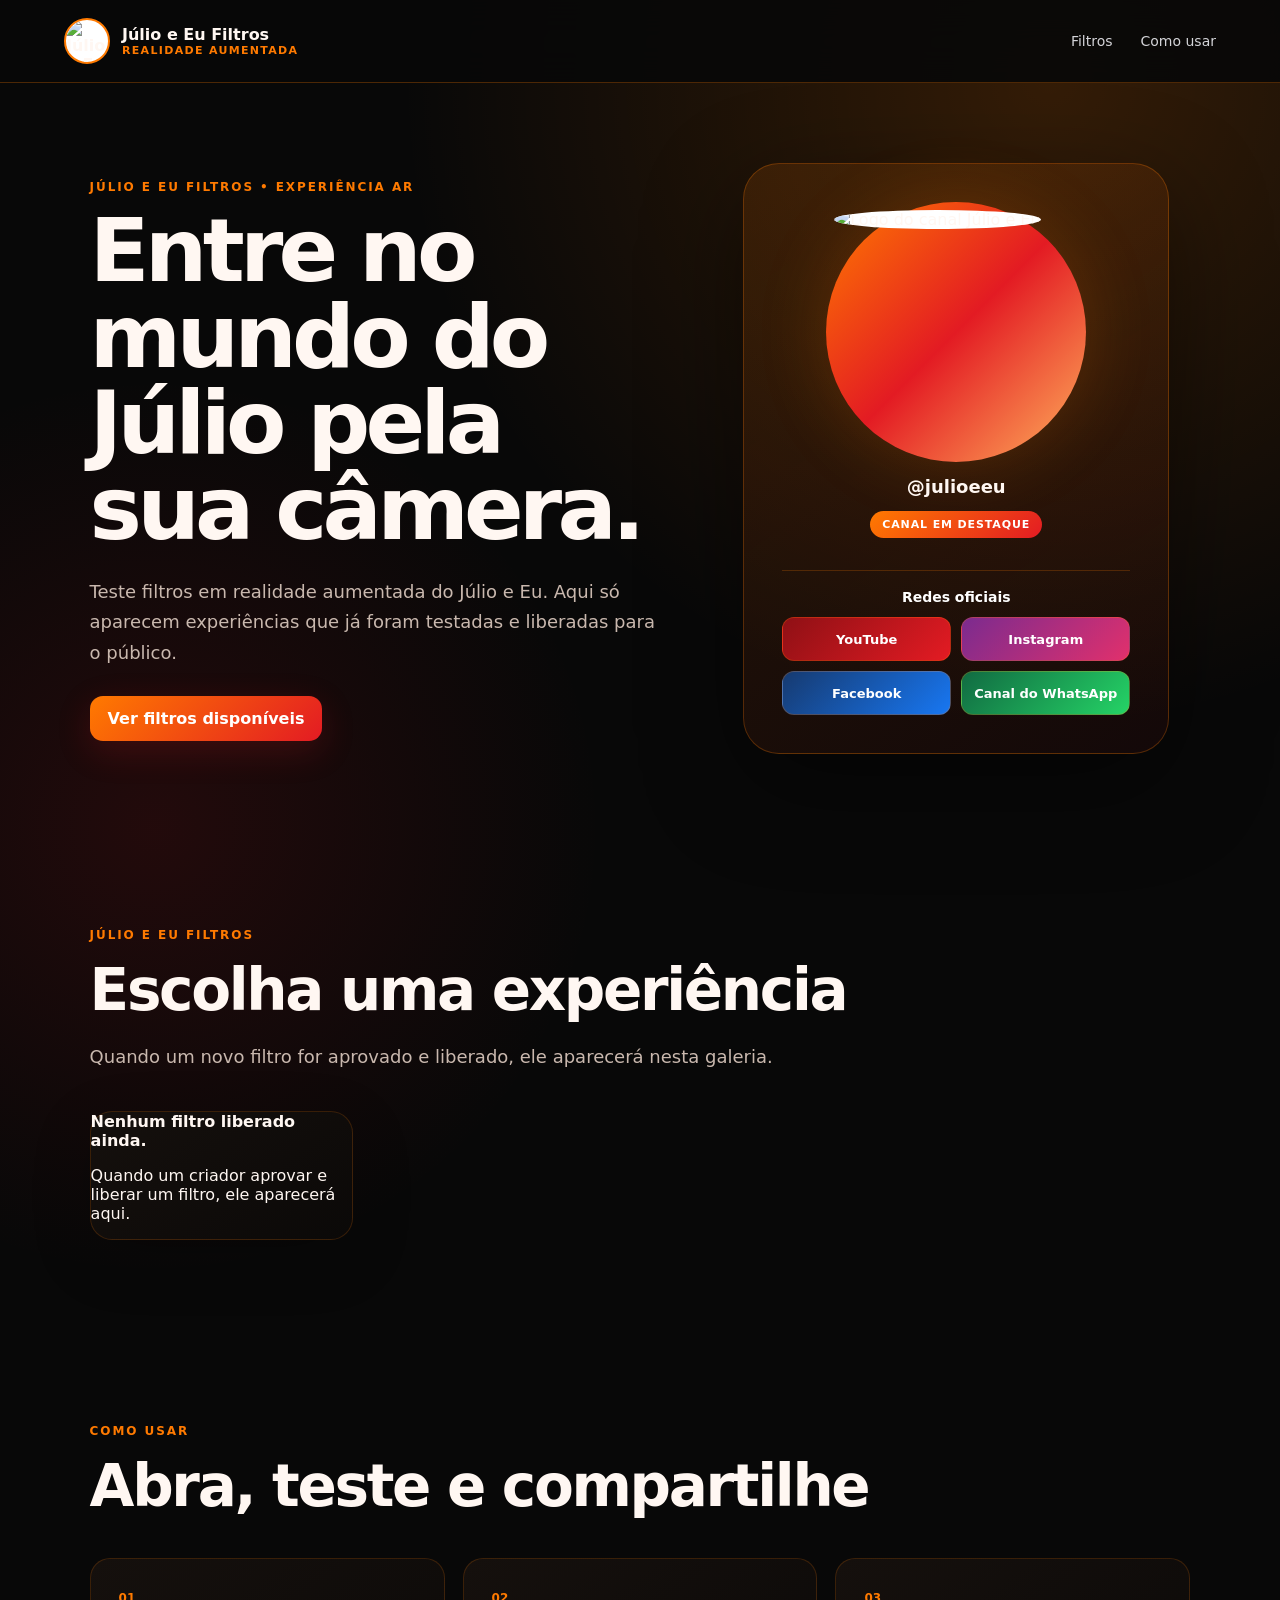
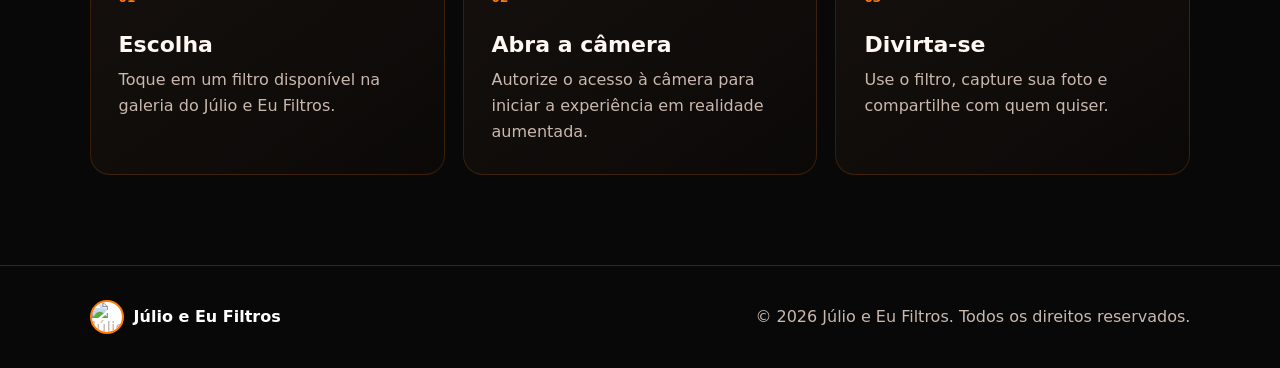
==== commit 07c5a020: "Recompilar página pública Júlio e Eu Filtros" ====
--- a/index.html
+++ b/index.html
@@ -9,58 +9,11 @@
   <meta http-equiv="Expires" content="0" />
   <title>Júlio e Eu Filtros</title>
   <meta name="description" content="Júlio e Eu Filtros — experiências e filtros em realidade aumentada liberados para o público." />
-  <link rel="stylesheet" href="styles.css?v=redes2" />
-  <link rel="stylesheet" href="theme.css?v=redes2" />
+  <link rel="stylesheet" href="styles.css?v=all3" />
+  <link rel="stylesheet" href="theme.css?v=all3" />
 </head>
 <body class="julio-theme">
-  <header class="topbar channel-topbar">
-    <div class="brand channel-brand">
-      <img class="channel-logo" src="https://yt3.ggpht.com/eRmcx6Dq5n7stx6VripQhDy94pWbfuqqZUyhKbVt0lFZlRpURsxZQEieGNTdqtqmGqoXtmPP5uI=s192-c-k-c0x00ffffff-no-rj" alt="Júlio e Eu" />
-      <div><strong>Júlio e Eu Filtros</strong><span>Realidade Aumentada</span></div>
-    </div>
-    <nav><a href="#filtros">Filtros</a><a href="#como-usar">Como usar</a></nav>
-  </header>
-
-  <main>
-    <section class="hero julio-hero" id="inicio">
-      <div class="hero-copy">
-        <span class="eyebrow">JÚLIO E EU FILTROS • EXPERIÊNCIA AR</span>
-        <h1>Entre no mundo do Júlio pela sua câmera.</h1>
-        <p>Teste filtros em realidade aumentada do Júlio e Eu. Aqui só aparecem experiências que já foram testadas e liberadas para o público.</p>
-        <div class="hero-actions"><a class="button primary" href="#filtros">Ver filtros disponíveis</a></div>
-      </div>
-      <div class="channel-showcase">
-        <div class="channel-logo-ring"><img src="https://yt3.ggpht.com/eRmcx6Dq5n7stx6VripQhDy94pWbfuqqZUyhKbVt0lFZlRpURsxZQEieGNTdqtqmGqoXtmPP5uI=s192-c-k-c0x00ffffff-no-rj" alt="Logo do canal Júlio e Eu" /></div>
-        <span class="channel-handle">@julioeeu</span>
-        <span class="channel-badge" aria-label="Canal em destaque">Canal em destaque</span>
-        <div class="official-socials">
-          <strong>Redes oficiais</strong>
-          <div class="social-links">
-            <a class="social-button youtube" href="https://www.youtube.com/@julioeeu" target="_blank" rel="noopener noreferrer">YouTube</a>
-            <a class="social-button instagram" href="https://www.instagram.com/julioeeu?igsh=MWlwbzZ2NGcwOTlsbQ==" target="_blank" rel="noopener noreferrer">Instagram</a>
-            <a class="social-button facebook" href="https://www.facebook.com/share/1EqgLUY3F2/" target="_blank" rel="noopener noreferrer">Facebook</a>
-            <a class="social-button whatsapp" href="https://whatsapp.com/channel/0029Va5SKPUHFxP7pDt0X00v" target="_blank" rel="noopener noreferrer">Canal do WhatsApp</a>
-          </div>
-        </div>
-      </div>
-    </section>
-
-    <section class="section" id="filtros">
-      <div class="section-heading"><span class="eyebrow">JÚLIO E EU FILTROS</span><h2>Escolha uma experiência</h2><p>Quando um novo filtro for aprovado e liberado, ele aparecerá nesta galeria.</p></div>
-      <div id="publicFilters" class="filter-library"></div>
-    </section>
-
-    <section class="section" id="como-usar">
-      <div class="section-heading"><span class="eyebrow">COMO USAR</span><h2>Abra, teste e compartilhe</h2></div>
-      <div class="steps">
-        <article><span>01</span><h3>Escolha</h3><p>Toque em um filtro disponível na galeria do Júlio e Eu Filtros.</p></article>
-        <article><span>02</span><h3>Abra a câmera</h3><p>Autorize o acesso à câmera para iniciar a experiência em realidade aumentada.</p></article>
-        <article><span>03</span><h3>Divirta-se</h3><p>Use o filtro, capture sua foto e compartilhe com quem quiser.</p></article>
-      </div>
-    </section>
-  </main>
-
-  <footer><div class="footer-channel"><img class="mini-logo" src="https://yt3.ggpht.com/eRmcx6Dq5n7stx6VripQhDy94pWbfuqqZUyhKbVt0lFZlRpURsxZQEieGNTdqtqmGqoXtmPP5uI=s192-c-k-c0x00ffffff-no-rj" alt="Júlio e Eu"><strong>Júlio e Eu Filtros</strong></div><span>© 2026 Júlio e Eu Filtros. Todos os direitos reservados.</span></footer>
-  <script src="gallery.js?v=redes2"></script>
-</body>
-</html>+  <header class="topbar channel-topbar"><div class="brand channel-brand"><img class="channel-logo" src="https://yt3.ggpht.com/eRmcx6Dq5n7stx6VripQhDy94pWbfuqqZUyhKbVt0lFZlRpURsxZQEieGNTdqtqmGqoXtmPP5uI=s192-c-k-c0x00ffffff-no-rj" alt="Júlio e Eu" /><div><strong>Júlio e Eu Filtros</strong><span>Realidade Aumentada</span></div></div><nav><a href="#filtros">Filtros</a><a href="#como-usar">Como usar</a></nav></header>
+  <main><section class="hero julio-hero" id="inicio"><div class="hero-copy"><span class="eyebrow">JÚLIO E EU FILTROS • EXPERIÊNCIA AR</span><h1>Entre no mundo do Júlio pela sua câmera.</h1><p>Teste filtros em realidade aumentada do Júlio e Eu. Aqui só aparecem experiências que já foram testadas e liberadas para o público.</p><div class="hero-actions"><a class="button primary" href="#filtros">Ver filtros disponíveis</a></div></div><div class="channel-showcase"><div class="channel-logo-ring"><img src="https://yt3.ggpht.com/eRmcx6Dq5n7stx6VripQhDy94pWbfuqqZUyhKbVt0lFZlRpURsxZQEieGNTdqtqmGqoXtmPP5uI=s192-c-k-c0x00ffffff-no-rj" alt="Logo do canal Júlio e Eu" /></div><span class="channel-handle">@julioeeu</span><span class="channel-badge" aria-label="Canal em destaque">Canal em destaque</span><div class="official-socials"><strong>Redes oficiais</strong><div class="social-links"><a class="social-button youtube" href="https://www.youtube.com/@julioeeu" target="_blank" rel="noopener noreferrer">YouTube</a><a class="social-button instagram" href="https://www.instagram.com/julioeeu?igsh=MWlwbzZ2NGcwOTlsbQ==" target="_blank" rel="noopener noreferrer">Instagram</a><a class="social-button facebook" href="https://www.facebook.com/share/1EqgLUY3F2/" target="_blank" rel="noopener noreferrer">Facebook</a><a class="social-button whatsapp" href="https://whatsapp.com/channel/0029Va5SKPUHFxP7pDt0X00v" target="_blank" rel="noopener noreferrer">Canal do WhatsApp</a></div></div></div></section><section class="section" id="filtros"><div class="section-heading"><span class="eyebrow">JÚLIO E EU FILTROS</span><h2>Escolha uma experiência</h2><p>Quando um novo filtro for aprovado e liberado, ele aparecerá nesta galeria.</p></div><div id="publicFilters" class="filter-library"></div></section><section class="section" id="como-usar"><div class="section-heading"><span class="eyebrow">COMO USAR</span><h2>Abra, teste e compartilhe</h2></div><div class="steps"><article><span>01</span><h3>Escolha</h3><p>Toque em um filtro disponível na galeria do Júlio e Eu Filtros.</p></article><article><span>02</span><h3>Abra a câmera</h3><p>Autorize o acesso à câmera para iniciar a experiência em realidade aumentada.</p></article><article><span>03</span><h3>Divirta-se</h3><p>Use o filtro, capture sua foto e compartilhe com quem quiser.</p></article></div></section></main>
+  <footer><div class="footer-channel"><img class="mini-logo" src="https://yt3.ggpht.com/eRmcx6Dq5n7stx6VripQhDy94pWbfuqqZUyhKbVt0lFZlRpURsxZQEieGNTdqtqmGqoXtmPP5uI=s192-c-k-c0x00ffffff-no-rj" alt="Júlio e Eu"><strong>Júlio e Eu Filtros</strong></div><span>© 2026 Júlio e Eu Filtros. Todos os direitos reservados.</span></footer><script src="gallery.js?v=all3"></script>
+</body></html>
--- a/theme.css
+++ b/theme.css
@@ -1 +1 @@
-:root{--brand-orange:#ff7a00;--brand-red:#e31b23;--brand-black:#080808;--brand-black-2:#111111;--brand-line:#2a1d16;--brand-text:#fff7f2;--brand-muted:#c9b8ae}body,.julio-theme{background:radial-gradient(circle at 82% 4%,rgba(255,122,0,.18),transparent 30%),radial-gradient(circle at 12% 42%,rgba(227,27,35,.12),transparent 28%),var(--brand-black)!important;color:var(--brand-text)}.topbar,.julio-theme .topbar{background:rgba(8,8,8,.92)!important;border-bottom:1px solid rgba(255,122,0,.28)!important}.brand-mark{background:linear-gradient(135deg,var(--brand-orange),var(--brand-red))!important}.eyebrow,.julio-theme .eyebrow,.channel-brand span{color:var(--brand-orange)!important}.primary,.julio-theme .primary{background:linear-gradient(135deg,var(--brand-orange),var(--brand-red))!important;color:#fff!important;box-shadow:0 10px 34px rgba(227,27,35,.18)!important}.ghost{background:#17110e!important;border-color:#3b241a!important}.subtle{border-color:#4a2b1e!important;color:#f2ddd2!important}.panel,.filter-card,.steps article{background:linear-gradient(145deg,#15100d,#0b0908)!important;border-color:rgba(255,122,0,.18)!important}.controls input[type=text],.controls input[type=url],.upload-box{background:#0b0908!important;border-color:#3b241a!important}.range-group input{accent-color:var(--brand-orange)!important}.camera-icon,.steps article>span{color:var(--brand-orange)!important}.live-chip,.demo-badge{background:linear-gradient(135deg,var(--brand-orange),var(--brand-red))!important;color:#fff!important}.camera-placeholder{background:radial-gradient(circle,#25130d,#090807 66%)!important}.channel-logo,.mini-logo{border-color:var(--brand-orange)!important}.channel-logo-ring{background:linear-gradient(135deg,var(--brand-orange),var(--brand-red),#ffb15c)!important;box-shadow:0 0 70px rgba(255,122,0,.2)!important}.channel-showcase{border-color:rgba(255,122,0,.28)!important;background:linear-gradient(145deg,rgba(255,122,0,.12),rgba(227,27,35,.055))!important}.channel-badge{background:linear-gradient(135deg,var(--brand-orange),var(--brand-red))!important;color:#fff!important}.julio-theme .filter-card,.julio-theme .steps article{border-color:rgba(255,122,0,.18)!important}.hero p,.section-heading p,.steps p,.hint,.statusbar,footer{color:var(--brand-muted)!important}+:root{--brand-orange:#ff7a00;--brand-red:#e31b23;--brand-black:#080808;--brand-black-2:#111111;--brand-line:#2a1d16;--brand-text:#fff7f2;--brand-muted:#c9b8ae}body,.julio-theme{background:radial-gradient(circle at 82% 4%,rgba(255,122,0,.18),transparent 30%),radial-gradient(circle at 12% 42%,rgba(227,27,35,.12),transparent 28%),var(--brand-black)!important;color:var(--brand-text)}.topbar,.julio-theme .topbar{background:rgba(8,8,8,.92)!important;border-bottom:1px solid rgba(255,122,0,.28)!important}.brand-mark{background:linear-gradient(135deg,var(--brand-orange),var(--brand-red))!important}.eyebrow,.julio-theme .eyebrow,.channel-brand span{color:var(--brand-orange)!important}.primary,.julio-theme .primary{background:linear-gradient(135deg,var(--brand-orange),var(--brand-red))!important;color:#fff!important;box-shadow:0 10px 34px rgba(227,27,35,.18)!important}.ghost{background:#17110e!important;border-color:#3b241a!important}.subtle{border-color:#4a2b1e!important;color:#f2ddd2!important}.panel,.filter-card,.steps article{background:linear-gradient(145deg,#15100d,#0b0908)!important;border-color:rgba(255,122,0,.18)!important}.controls input[type=text],.controls input[type=url],.upload-box{background:#0b0908!important;border-color:#3b241a!important}.range-group input{accent-color:var(--brand-orange)!important}.camera-icon,.steps article>span{color:var(--brand-orange)!important}.live-chip,.demo-badge{background:linear-gradient(135deg,var(--brand-orange),var(--brand-red))!important;color:#fff!important}.camera-placeholder{background:radial-gradient(circle,#25130d,#090807 66%)!important}.channel-logo,.mini-logo{border-color:var(--brand-orange)!important}.channel-logo-ring{background:linear-gradient(135deg,var(--brand-orange),var(--brand-red),#ffb15c)!important;box-shadow:0 0 70px rgba(255,122,0,.2)!important}.channel-showcase{border-color:rgba(255,122,0,.28)!important;background:linear-gradient(145deg,rgba(255,122,0,.12),rgba(227,27,35,.055))!important}.channel-badge{background:linear-gradient(135deg,var(--brand-orange),var(--brand-red))!important;color:#fff!important;pointer-events:none;user-select:none}.julio-theme .filter-card,.julio-theme .steps article{border-color:rgba(255,122,0,.18)!important}.hero p,.section-heading p,.steps p,.hint,.statusbar,footer{color:var(--brand-muted)!important}.official-socials{width:100%;margin-top:18px;padding-top:18px;border-top:1px solid rgba(255,122,0,.22);text-align:center}.official-socials>strong{display:block;margin-bottom:12px;color:#fff;font-size:14px}.social-links{display:grid;grid-template-columns:repeat(2,minmax(0,1fr));gap:10px;width:100%}.social-button{display:flex;align-items:center;justify-content:center;min-height:44px;padding:11px 12px;border-radius:12px;font-weight:800;font-size:13px;border:1px solid rgba(255,122,0,.24);background:#15100d;color:#fff;transition:.2s}.social-button:hover,.social-button:focus{transform:translateY(-1px);border-color:var(--brand-orange);outline:none}.social-button.youtube{background:linear-gradient(135deg,#8f1015,#e31b23)}.social-button.instagram{background:linear-gradient(135deg,#7b2b8f,#e1306c)}.social-button.facebook{background:linear-gradient(135deg,#163a70,#1877f2)}.social-button.whatsapp{background:linear-gradient(135deg,#116b42,#25d366)}@media(max-width:520px){.social-links{grid-template-columns:1fr}.social-button{width:100%}}
